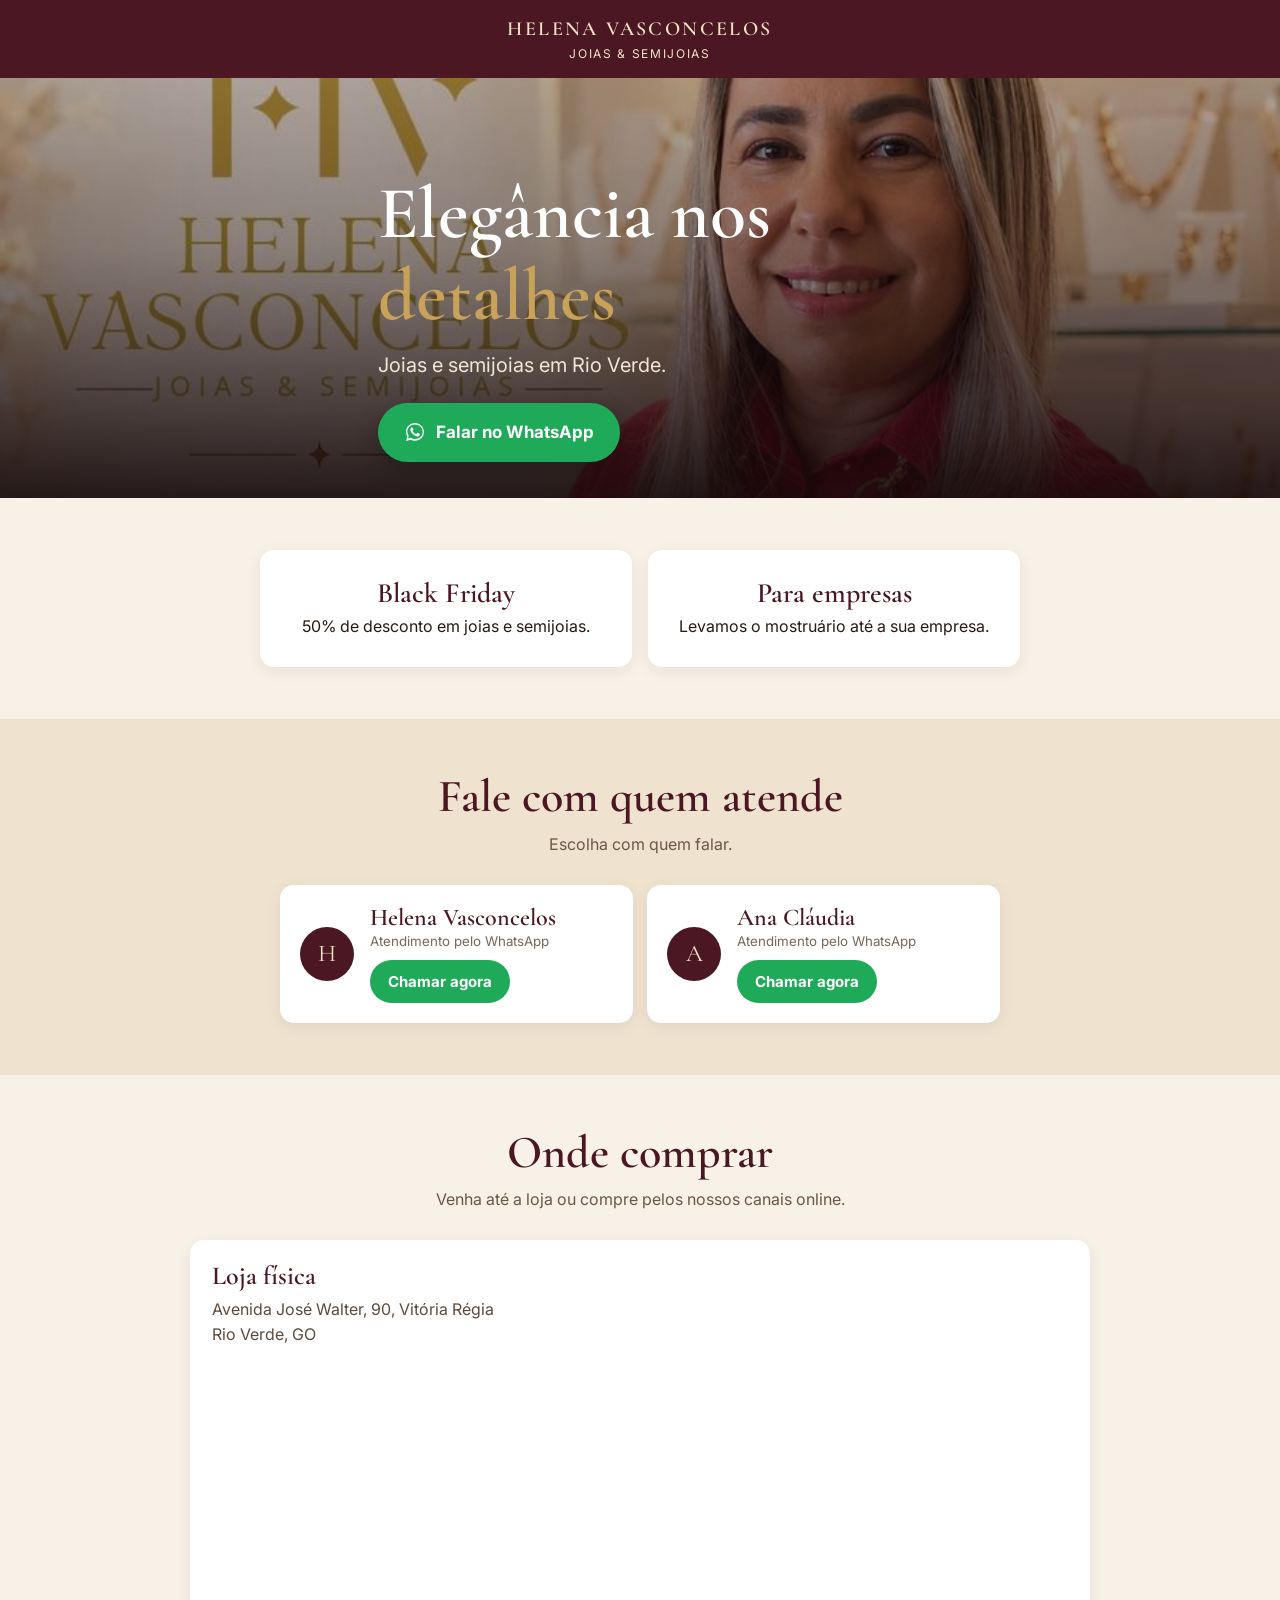
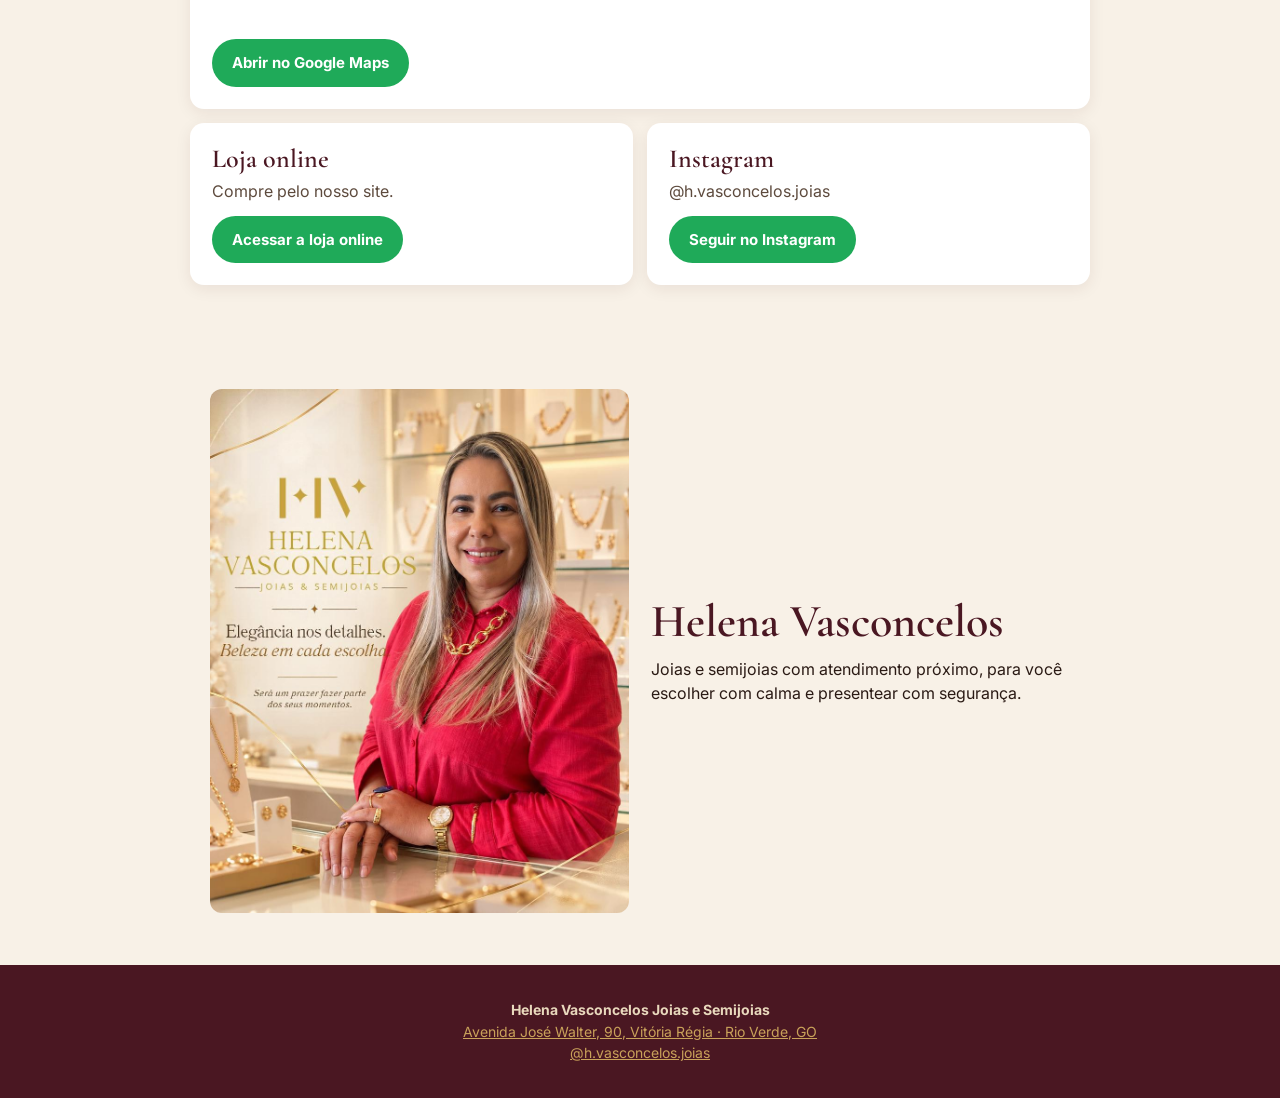
==== index.html @ d27c2e0e "Landing pages Helena Vasconcelos (Black Friday e Empresas) Co-Authored-By: Claude Sonnet 5.5 <norepl" ====
<!doctype html><html lang="pt-BR"><head><meta charset="utf-8"><meta name="viewport" content="width=device-width,initial-scale=1">
<title>Helena Vasconcelos Joias e Semijoias</title><meta name="description" content="Helena Vasconcelos Joias e Semijoias em Rio Verde-GO.">
<link rel="preconnect" href="https://fonts.googleapis.com"><link href="https://fonts.googleapis.com/css2?family=Cormorant+Garamond:wght@500;600;700&family=Inter:wght@400;600;700&display=swap" rel="stylesheet">
<link rel="stylesheet" href="style.css">
<!-- Pixel da Meta (opcional): cole aqui o código do pixel para medir os cliques no WhatsApp. -->
</head><body data-msg="Olá! Vim pelo site da Helena Vasconcelos.">
<div class="top"><b>Helena Vasconcelos</b><br>Joias &amp; Semijoias</div>
<header class="hero" style="min-height:min(52vh,420px)"><img class="bg" src="img/p00.jpg" alt=""><div class="wrap"><h1>Elegância nos <em>detalhes</em></h1><p class="lead">Joias e semijoias em Rio Verde.</p><a class="btn" data-wa href="#contato"><svg viewBox="0 0 32 32"><path d="M16 3C8.8 3 3 8.7 3 15.8c0 2.5.7 4.8 1.9 6.8L3 29l6.6-1.8c1.9 1 4 1.6 6.4 1.6 7.2 0 13-5.7 13-12.8S23.200 3 16 3zm0 23.300c-2.100 0-4.100-.6-5.800-1.700l-.4-.2-3.900 1 1-3.800-.3-.4c-1.200-1.800-1.800-3.800-1.800-5.900C4.800 9.700 9.800 5 16 5s11.200 4.700 11.200 10.800S22.200 26.300 16 26.300zm6.200-8c-.3-.2-2-1-2.300-1.100-.3-.1-.5-.2-.8.200-.2.300-.9 1.100-1.100 1.300-.2.200-.4.300-.7.100-2-1-3.300-1.800-4.600-4-.3-.6.300-.5 1-1.700.1-.2.100-.4 0-.6l-1-2.400c-.3-.6-.5-.5-.8-.5h-.6c-.2 0-.6.100-.9.400-.3.300-1.200 1.200-1.200 2.900s1.200 3.400 1.400 3.600c.2.200 2.400 3.700 5.800 5.100 2.100.9 3 1 4 .8.600-.1 2-.8 2.300-1.600.3-.8.300-1.500.2-1.600-.1-.2-.3-.2-.6-.4z"/></svg> Falar no WhatsApp</a></div></header>
<section><div class="wrap"><div class="hub"><a href="black-friday.html"><h3>Black Friday</h3><p>50% de desconto em joias e semijoias.</p></a><a href="empresas.html"><h3>Para empresas</h3><p>Levamos o mostruário até a sua empresa.</p></a></div></div></section>
<section class="alt" id="contato"><div class="wrap"><h2>Fale com quem atende</h2><p class="sub">Escolha com quem falar.</p><div class="cards" id="cards"></div></div></section><section id="onde"><div class="wrap"><h2>Onde comprar</h2><p class="sub">Venha até a loja ou compre pelos nossos canais online.</p><div class="onde" id="lojas"></div></div></section>
<section><div class="wrap"><div class="about"><img loading="lazy" alt="Helena Vasconcelos" src="img/p00.jpg"><div><h2>Helena Vasconcelos</h2><p>Joias e semijoias com atendimento próximo, para você escolher com calma e presentear com segurança.</p></div></div></div></section><footer><p><b>Helena Vasconcelos Joias e Semijoias</b></p><p><a href="https://www.google.com/maps/search/?api=1&query=Avenida+Jos%C3%A9+Walter+90+Vit%C3%B3ria+R%C3%A9gia+Rio+Verde+GO" target="_blank" rel="noopener">Avenida José Walter, 90, Vitória Régia · Rio Verde, GO</a></p><p><a href="https://www.instagram.com/h.vasconcelos.joias" target="_blank" rel="noopener">@h.vasconcelos.joias</a></p></footer>
<div class="sticky"><a class="btn" data-wa href="#contato"><svg viewBox="0 0 32 32"><path d="M16 3C8.8 3 3 8.7 3 15.8c0 2.5.7 4.8 1.9 6.8L3 29l6.6-1.8c1.9 1 4 1.6 6.4 1.6 7.2 0 13-5.7 13-12.8S23.200 3 16 3zm0 23.300c-2.100 0-4.100-.6-5.800-1.700l-.4-.2-3.900 1 1-3.800-.3-.4c-1.200-1.800-1.800-3.800-1.800-5.900C4.800 9.700 9.800 5 16 5s11.200 4.700 11.200 10.800S22.200 26.300 16 26.300zm6.200-8c-.3-.2-2-1-2.300-1.100-.3-.1-.5-.2-.8.200-.2.300-.9 1.100-1.100 1.300-.2.200-.4.300-.7.100-2-1-3.300-1.800-4.600-4-.3-.6.300-.5 1-1.700.1-.2.100-.4 0-.6l-1-2.400c-.3-.6-.5-.5-.8-.5h-.6c-.2 0-.6.100-.9.400-.3.300-1.200 1.200-1.200 2.900s1.200 3.400 1.400 3.600c.2.200 2.400 3.700 5.800 5.100 2.100.9 3 1 4 .8.600-.1 2-.8 2.300-1.600.3-.8.300-1.500.2-1.600-.1-.2-.3-.2-.6-.4z"/></svg> Falar no WhatsApp</a></div><script src="app.js"></script></body></html>
---- style.css ----
:root{--gold:#a9772f;--gold2:#c9a25a;--wine:#4a1722;--ink:#2a1a14;--cream:#f8f1e7;--cream2:#efe3d0;--wa:#1faa59}
*{box-sizing:border-box;margin:0;padding:0}
html{scroll-behavior:smooth}
body{font-family:Inter,system-ui,-apple-system,Segoe UI,Roboto,sans-serif;color:var(--ink);background:var(--cream);line-height:1.55;-webkit-text-size-adjust:100%}
h1,h2,h3,.serif{font-family:"Cormorant Garamond",Georgia,"Times New Roman",serif;font-weight:600;line-height:1.1}
img{max-width:100%;display:block}
a{color:inherit}
.wrap{max-width:1080px;margin:0 auto;padding:0 20px}
.top{background:var(--wine);color:#f3e4c8;text-align:center;padding:14px 12px;letter-spacing:.14em;font-size:12px;text-transform:uppercase}
.top b{font-family:"Cormorant Garamond",Georgia,serif;font-size:20px;letter-spacing:.12em;font-weight:600}
.hero{position:relative;color:#fff;min-height:min(78vh,620px);display:flex;align-items:flex-end;background:#1d0f12}
.hero img.bg{position:absolute;inset:0;width:100%;height:100%;object-fit:cover;object-position:center 25%;opacity:.78}
.hero:after{content:"";position:absolute;inset:0;background:linear-gradient(180deg,rgba(20,8,10,.15) 0%,rgba(20,8,10,.35) 40%,rgba(20,8,10,.9) 100%)}
.hero .wrap{position:relative;z-index:2;padding-bottom:36px;padding-top:80px}
.tag{display:inline-block;border:1px solid var(--gold2);color:var(--gold2);padding:5px 12px;font-size:12px;letter-spacing:.14em;text-transform:uppercase;margin-bottom:14px}
.hero h1{font-size:clamp(38px,9vw,74px);max-width:15ch}
.hero h1 em{color:var(--gold2);font-style:normal}
.hero p.lead{font-size:clamp(16px,3.6vw,20px);max-width:36ch;margin:14px 0 22px;color:#f1e6d6}
.btn{display:inline-flex;align-items:center;justify-content:center;gap:10px;background:var(--wa);color:#fff;text-decoration:none;font-weight:700;font-size:17px;padding:16px 26px;border-radius:999px;border:0;cursor:pointer;box-shadow:0 8px 22px rgba(0,0,0,.25)}
.btn svg{width:22px;height:22px;fill:#fff}
.btn.sec{background:transparent;border:1.5px solid var(--gold);color:var(--gold);box-shadow:none}
.note{font-size:13px;opacity:.9;margin-top:12px}
section{padding:52px 0}
section h2{font-size:clamp(30px,6vw,46px);color:var(--wine);margin-bottom:10px;text-align:center}
section .sub{text-align:center;max-width:52ch;margin:0 auto 28px;color:#6b5648}
.alt{background:var(--cream2)}
.grid{display:grid;grid-template-columns:repeat(2,1fr);gap:8px}
@media(min-width:760px){.grid{grid-template-columns:repeat(4,1fr);gap:12px}}
.grid img{width:100%;aspect-ratio:1/1;object-fit:cover;border-radius:6px;background:#e5d6bd}
.arts{display:flex;gap:14px;overflow-x:auto;scroll-snap-type:x mandatory;padding-bottom:10px;-webkit-overflow-scrolling:touch}
.arts img{height:min(70vh,520px);width:auto;border-radius:8px;scroll-snap-align:center;flex:0 0 auto;box-shadow:0 6px 18px rgba(60,30,20,.18)}
@media(min-width:900px){.arts{justify-content:center}}
.cards{display:grid;gap:14px;max-width:720px;margin:0 auto}
@media(min-width:700px){.cards{grid-template-columns:repeat(auto-fit,minmax(260px,1fr))}}
.card{background:#fff;border-radius:14px;padding:20px;display:flex;align-items:center;gap:16px;box-shadow:0 4px 16px rgba(60,30,20,.08)}
.card .av{width:54px;height:54px;border-radius:50%;background:var(--wine);color:#f3e4c8;display:flex;align-items:center;justify-content:center;font-family:"Cormorant Garamond",Georgia,serif;font-size:24px;flex:0 0 auto}
.card h3{font-size:24px;color:var(--wine)}
.card small{color:#7a6657;display:block;margin-bottom:8px}
.card .btn{padding:10px 18px;font-size:15px;box-shadow:none}
.steps{display:grid;gap:14px;max-width:820px;margin:0 auto}
@media(min-width:700px){.steps{grid-template-columns:repeat(3,1fr)}}
.step{background:#fff;border-radius:14px;padding:22px;text-align:center;box-shadow:0 4px 16px rgba(60,30,20,.08)}
.step b{display:flex;width:38px;height:38px;border-radius:50%;background:var(--gold);color:#fff;align-items:center;justify-content:center;margin:0 auto 10px;font-family:"Cormorant Garamond",Georgia,serif;font-size:22px}
.step h3{font-size:22px;color:var(--wine);margin-bottom:6px}
.cond{max-width:640px;margin:0 auto;text-align:center;font-size:15px;color:#5d4a3d;border-top:1px solid var(--gold2);border-bottom:1px solid var(--gold2);padding:16px 8px}
.about{display:grid;gap:22px;align-items:center;max-width:860px;margin:0 auto}
@media(min-width:760px){.about{grid-template-columns:1fr 1fr}}
.about img{border-radius:12px;width:100%}
.about h2{text-align:left}
footer{background:var(--wine);color:#e9d9bd;text-align:center;padding:34px 20px 100px;font-size:14px}
footer a{color:var(--gold2)}
.sticky{position:fixed;left:0;right:0;bottom:0;z-index:50;padding:10px 14px calc(10px + env(safe-area-inset-bottom));background:linear-gradient(180deg,rgba(248,241,231,0),rgba(248,241,231,.96) 40%)}
.sticky .btn{width:100%}
@media(min-width:900px){.sticky{display:none}footer{padding-bottom:34px}}
.hub{display:grid;gap:16px;max-width:760px;margin:0 auto}
@media(min-width:700px){.hub{grid-template-columns:1fr 1fr}}
.hub a{background:#fff;border-radius:14px;padding:28px 22px;text-decoration:none;text-align:center;box-shadow:0 4px 16px rgba(60,30,20,.08)}
.hub h3{font-size:28px;color:var(--wine);margin-bottom:6px}
.onde{display:grid;gap:14px;max-width:900px;margin:0 auto}
@media(min-width:760px){.onde{grid-template-columns:1fr 1fr}}
.box{background:#fff;border-radius:14px;padding:22px;box-shadow:0 4px 16px rgba(60,30,20,.08)}
.box h3{font-size:26px;color:var(--wine);margin-bottom:6px}
.box p{margin-bottom:12px;color:#5d4a3d}
.box .btn{padding:12px 20px;font-size:15px;box-shadow:none}
.box.full{grid-column:1/-1}
.map{width:100%;height:260px;border:0;border-radius:10px;margin-bottom:14px}
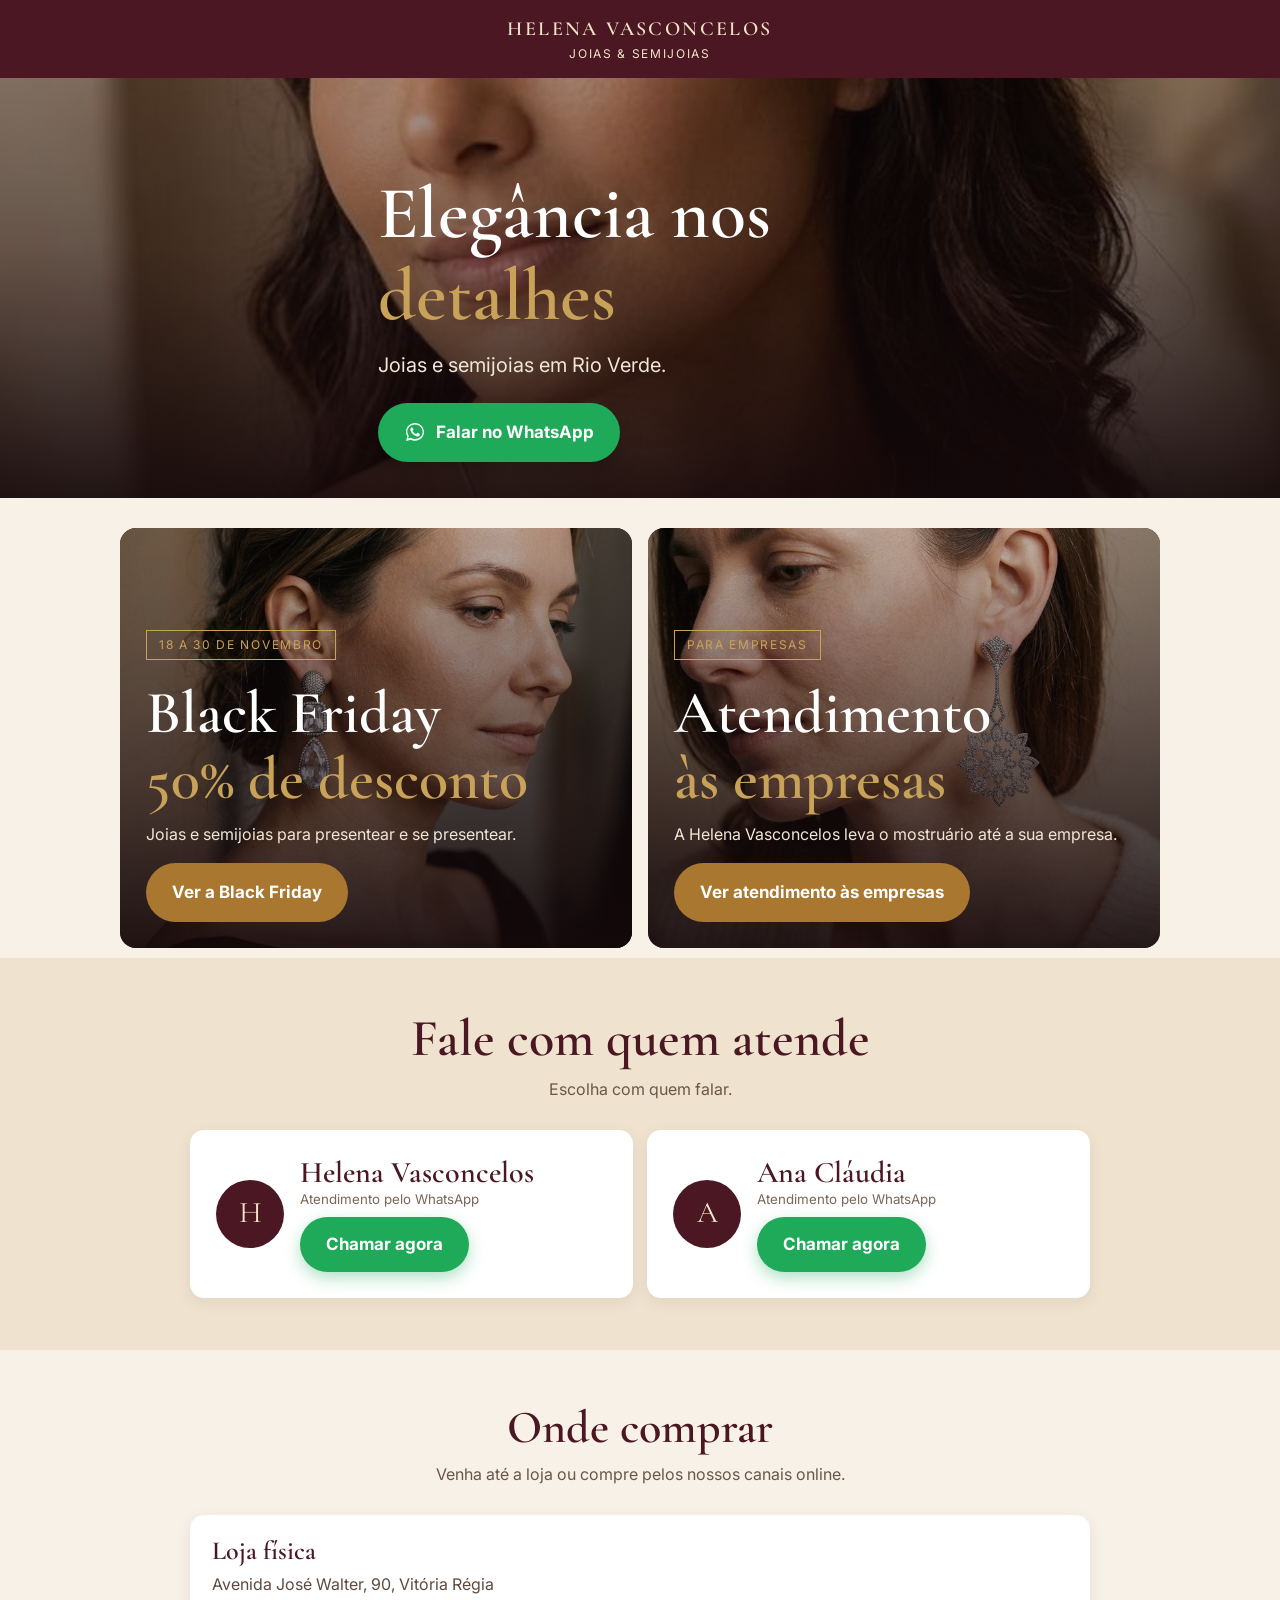
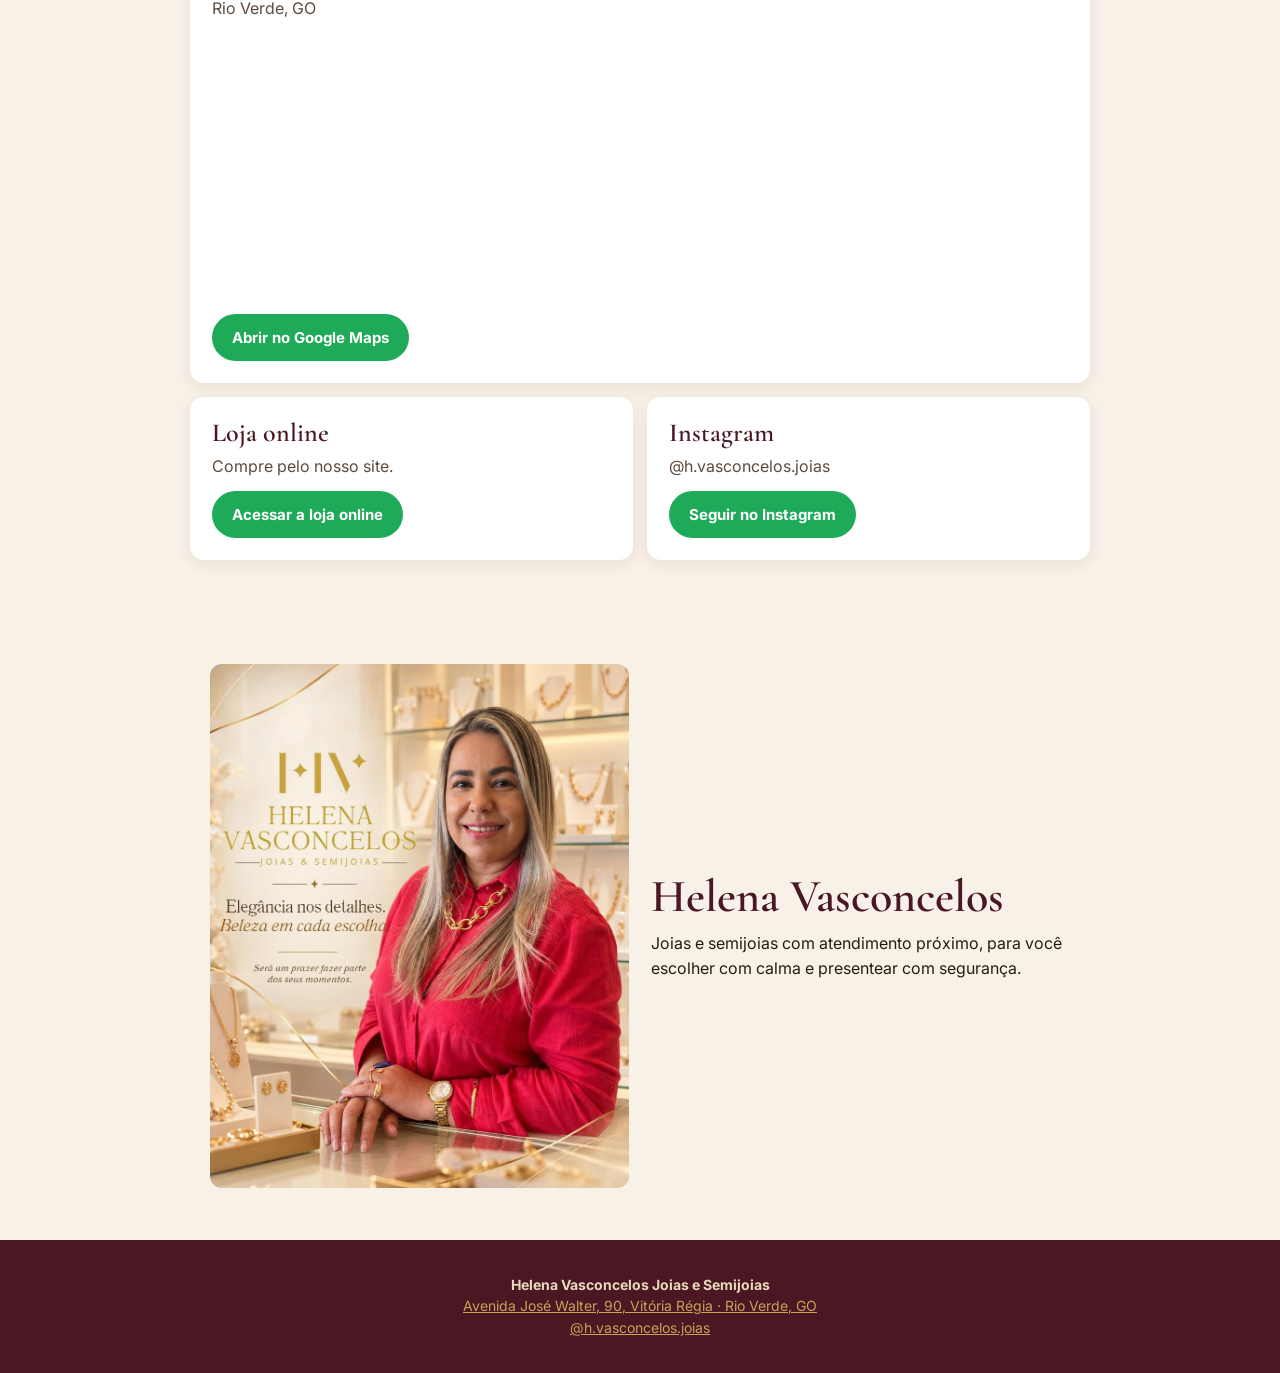
==== commit 24d6e7e8: "Destaques grandes Black Friday e Empresas; contatos de WhatsApp logo apos o topo Co-Authored-By: Cla" ====
--- a/index.html
+++ b/index.html
@@ -5,8 +5,11 @@
 <!-- Pixel da Meta (opcional): cole aqui o código do pixel para medir os cliques no WhatsApp. -->
 </head><body data-msg="Olá! Vim pelo site da Helena Vasconcelos.">
 <div class="top"><b>Helena Vasconcelos</b><br>Joias &amp; Semijoias</div>
-<header class="hero" style="min-height:min(52vh,420px)"><img class="bg" src="img/p00.jpg" alt=""><div class="wrap"><h1>Elegância nos <em>detalhes</em></h1><p class="lead">Joias e semijoias em Rio Verde.</p><a class="btn" data-wa href="#contato"><svg viewBox="0 0 32 32"><path d="M16 3C8.8 3 3 8.7 3 15.8c0 2.5.7 4.8 1.9 6.8L3 29l6.6-1.8c1.9 1 4 1.6 6.4 1.6 7.2 0 13-5.7 13-12.8S23.200 3 16 3zm0 23.300c-2.100 0-4.100-.6-5.800-1.700l-.4-.2-3.900 1 1-3.800-.3-.4c-1.200-1.800-1.800-3.800-1.800-5.900C4.800 9.700 9.800 5 16 5s11.200 4.700 11.200 10.800S22.200 26.300 16 26.300zm6.200-8c-.3-.2-2-1-2.300-1.100-.3-.1-.5-.2-.8.200-.2.300-.9 1.100-1.100 1.300-.2.200-.4.300-.7.100-2-1-3.300-1.800-4.600-4-.3-.6.300-.5 1-1.700.1-.2.100-.4 0-.6l-1-2.400c-.3-.6-.5-.5-.8-.5h-.6c-.2 0-.6.100-.9.400-.3.300-1.200 1.200-1.200 2.900s1.200 3.400 1.400 3.600c.2.200 2.400 3.700 5.800 5.100 2.100.9 3 1 4 .8.600-.1 2-.8 2.300-1.600.3-.8.300-1.500.2-1.600-.1-.2-.3-.2-.6-.4z"/></svg> Falar no WhatsApp</a></div></header>
-<section><div class="wrap"><div class="hub"><a href="black-friday.html"><h3>Black Friday</h3><p>50% de desconto em joias e semijoias.</p></a><a href="empresas.html"><h3>Para empresas</h3><p>Levamos o mostruário até a sua empresa.</p></a></div></div></section>
+<header class="hero" style="min-height:min(52vh,420px)"><img class="bg" src="img/p29.jpg" alt=""><div class="wrap"><h1>Elegância nos <em>detalhes</em></h1><p class="lead">Joias e semijoias em Rio Verde.</p><a class="btn" data-wa href="#contato"><svg viewBox="0 0 32 32"><path d="M16 3C8.8 3 3 8.7 3 15.8c0 2.5.7 4.8 1.9 6.8L3 29l6.6-1.8c1.9 1 4 1.6 6.4 1.6 7.2 0 13-5.7 13-12.8S23.200 3 16 3zm0 23.300c-2.100 0-4.100-.6-5.800-1.700l-.4-.2-3.900 1 1-3.800-.3-.4c-1.200-1.800-1.800-3.800-1.800-5.900C4.800 9.700 9.800 5 16 5s11.200 4.700 11.200 10.800S22.200 26.300 16 26.300zm6.200-8c-.3-.2-2-1-2.300-1.100-.3-.1-.5-.2-.8.200-.2.300-.9 1.100-1.100 1.300-.2.200-.4.300-.7.100-2-1-3.300-1.800-4.600-4-.3-.6.300-.5 1-1.700.1-.2.100-.4 0-.6l-1-2.400c-.3-.6-.5-.5-.8-.5h-.6c-.2 0-.6.100-.9.400-.3.300-1.200 1.200-1.200 2.900s1.200 3.400 1.400 3.600c.2.200 2.400 3.700 5.800 5.100 2.100.9 3 1 4 .8.600-.1 2-.8 2.300-1.600.3-.8.300-1.500.2-1.600-.1-.2-.3-.2-.6-.4z"/></svg> Falar no WhatsApp</a></div></header>
+<section style="padding:30px 0 10px"><div class="wrap"><div class="big">
+<a class="bn bf" href="black-friday.html"><img src="img/p12.jpg" alt=""><div><span class="tag">18 a 30 de novembro</span><h2>Black Friday<br><em>50% de desconto</em></h2><p>Joias e semijoias para presentear e se presentear.</p><span class="btn">Ver a Black Friday</span></div></a>
+<a class="bn em" href="empresas.html"><img src="img/p03.jpg" alt=""><div><span class="tag">Para empresas</span><h2>Atendimento<br><em>às empresas</em></h2><p>A Helena Vasconcelos leva o mostruário até a sua empresa.</p><span class="btn">Ver atendimento às empresas</span></div></a>
+</div></div></section>
 <section class="alt" id="contato"><div class="wrap"><h2>Fale com quem atende</h2><p class="sub">Escolha com quem falar.</p><div class="cards" id="cards"></div></div></section><section id="onde"><div class="wrap"><h2>Onde comprar</h2><p class="sub">Venha até a loja ou compre pelos nossos canais online.</p><div class="onde" id="lojas"></div></div></section>
 <section><div class="wrap"><div class="about"><img loading="lazy" alt="Helena Vasconcelos" src="img/p00.jpg"><div><h2>Helena Vasconcelos</h2><p>Joias e semijoias com atendimento próximo, para você escolher com calma e presentear com segurança.</p></div></div></div></section><footer><p><b>Helena Vasconcelos Joias e Semijoias</b></p><p><a href="https://www.google.com/maps/search/?api=1&query=Avenida+Jos%C3%A9+Walter+90+Vit%C3%B3ria+R%C3%A9gia+Rio+Verde+GO" target="_blank" rel="noopener">Avenida José Walter, 90, Vitória Régia · Rio Verde, GO</a></p><p><a href="https://www.instagram.com/h.vasconcelos.joias" target="_blank" rel="noopener">@h.vasconcelos.joias</a></p></footer>
 <div class="sticky"><a class="btn" data-wa href="#contato"><svg viewBox="0 0 32 32"><path d="M16 3C8.8 3 3 8.7 3 15.8c0 2.5.7 4.8 1.9 6.8L3 29l6.6-1.8c1.9 1 4 1.6 6.4 1.6 7.2 0 13-5.7 13-12.8S23.200 3 16 3zm0 23.300c-2.100 0-4.100-.6-5.800-1.700l-.4-.2-3.900 1 1-3.800-.3-.4c-1.200-1.800-1.800-3.800-1.800-5.900C4.800 9.700 9.800 5 16 5s11.200 4.700 11.200 10.800S22.200 26.300 16 26.300zm6.200-8c-.3-.2-2-1-2.300-1.100-.3-.1-.5-.2-.8.200-.2.300-.9 1.100-1.100 1.300-.2.200-.4.300-.7.100-2-1-3.300-1.800-4.600-4-.3-.6.300-.5 1-1.700.1-.2.100-.4 0-.6l-1-2.400c-.3-.6-.5-.5-.8-.5h-.6c-.2 0-.6.100-.9.400-.3.300-1.200 1.200-1.200 2.900s1.200 3.400 1.400 3.600c.2.200 2.400 3.700 5.800 5.100 2.100.9 3 1 4 .8.600-.1 2-.8 2.300-1.600.3-.8.300-1.500.2-1.600-.1-.2-.3-.2-.6-.4z"/></svg> Falar no WhatsApp</a></div><script src="app.js"></script></body></html>
--- a/style.css
+++ b/style.css
@@ -64,3 +64,19 @@
 .box .btn{padding:12px 20px;font-size:15px;box-shadow:none}
 .box.full{grid-column:1/-1}
 .map{width:100%;height:260px;border:0;border-radius:10px;margin-bottom:14px}
+.big{display:grid;gap:16px}
+@media(min-width:800px){.big{grid-template-columns:1fr 1fr}}
+.bn{position:relative;display:flex;align-items:flex-end;min-height:420px;border-radius:16px;overflow:hidden;color:#fff;text-decoration:none;background:#1d0f12}
+.bn img{position:absolute;inset:0;width:100%;height:100%;object-fit:cover;opacity:.8}
+.bn:after{content:"";position:absolute;inset:0;background:linear-gradient(180deg,rgba(20,8,10,.05),rgba(20,8,10,.9))}
+.bn div{position:relative;z-index:2;padding:26px}
+.bn h2{color:#fff;text-align:left;font-size:clamp(40px,10vw,60px);margin:6px 0 10px}
+.bn h2 em{color:var(--gold2);font-style:normal}
+.bn p{margin-bottom:16px;color:#f1e6d6}
+.bn .btn{background:var(--gold);box-shadow:none}
+.cards{max-width:900px}
+.card{padding:26px}
+.card .av{width:68px;height:68px;font-size:30px}
+.card h3{font-size:30px}
+.card .btn{padding:14px 26px;font-size:17px;box-shadow:0 6px 16px rgba(31,170,89,.35)}
+section#contato h2{font-size:clamp(34px,7vw,52px)}
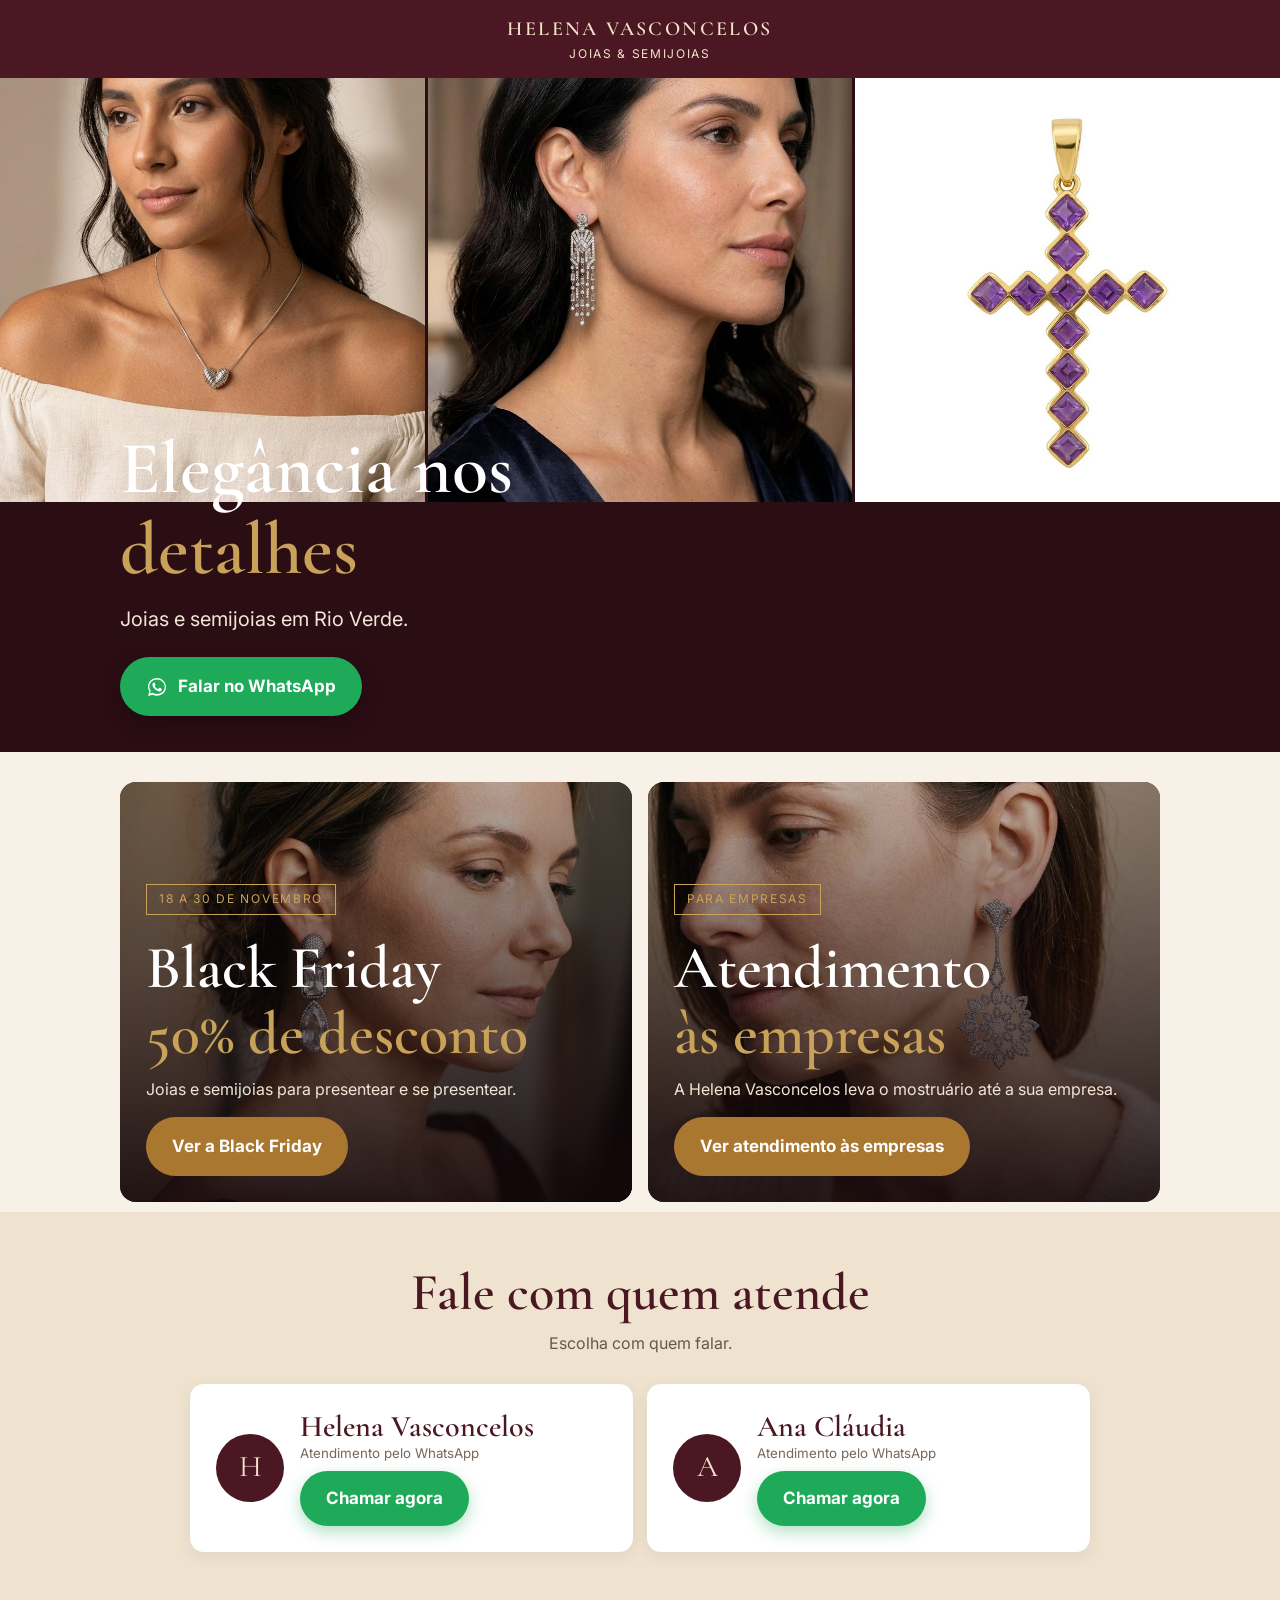
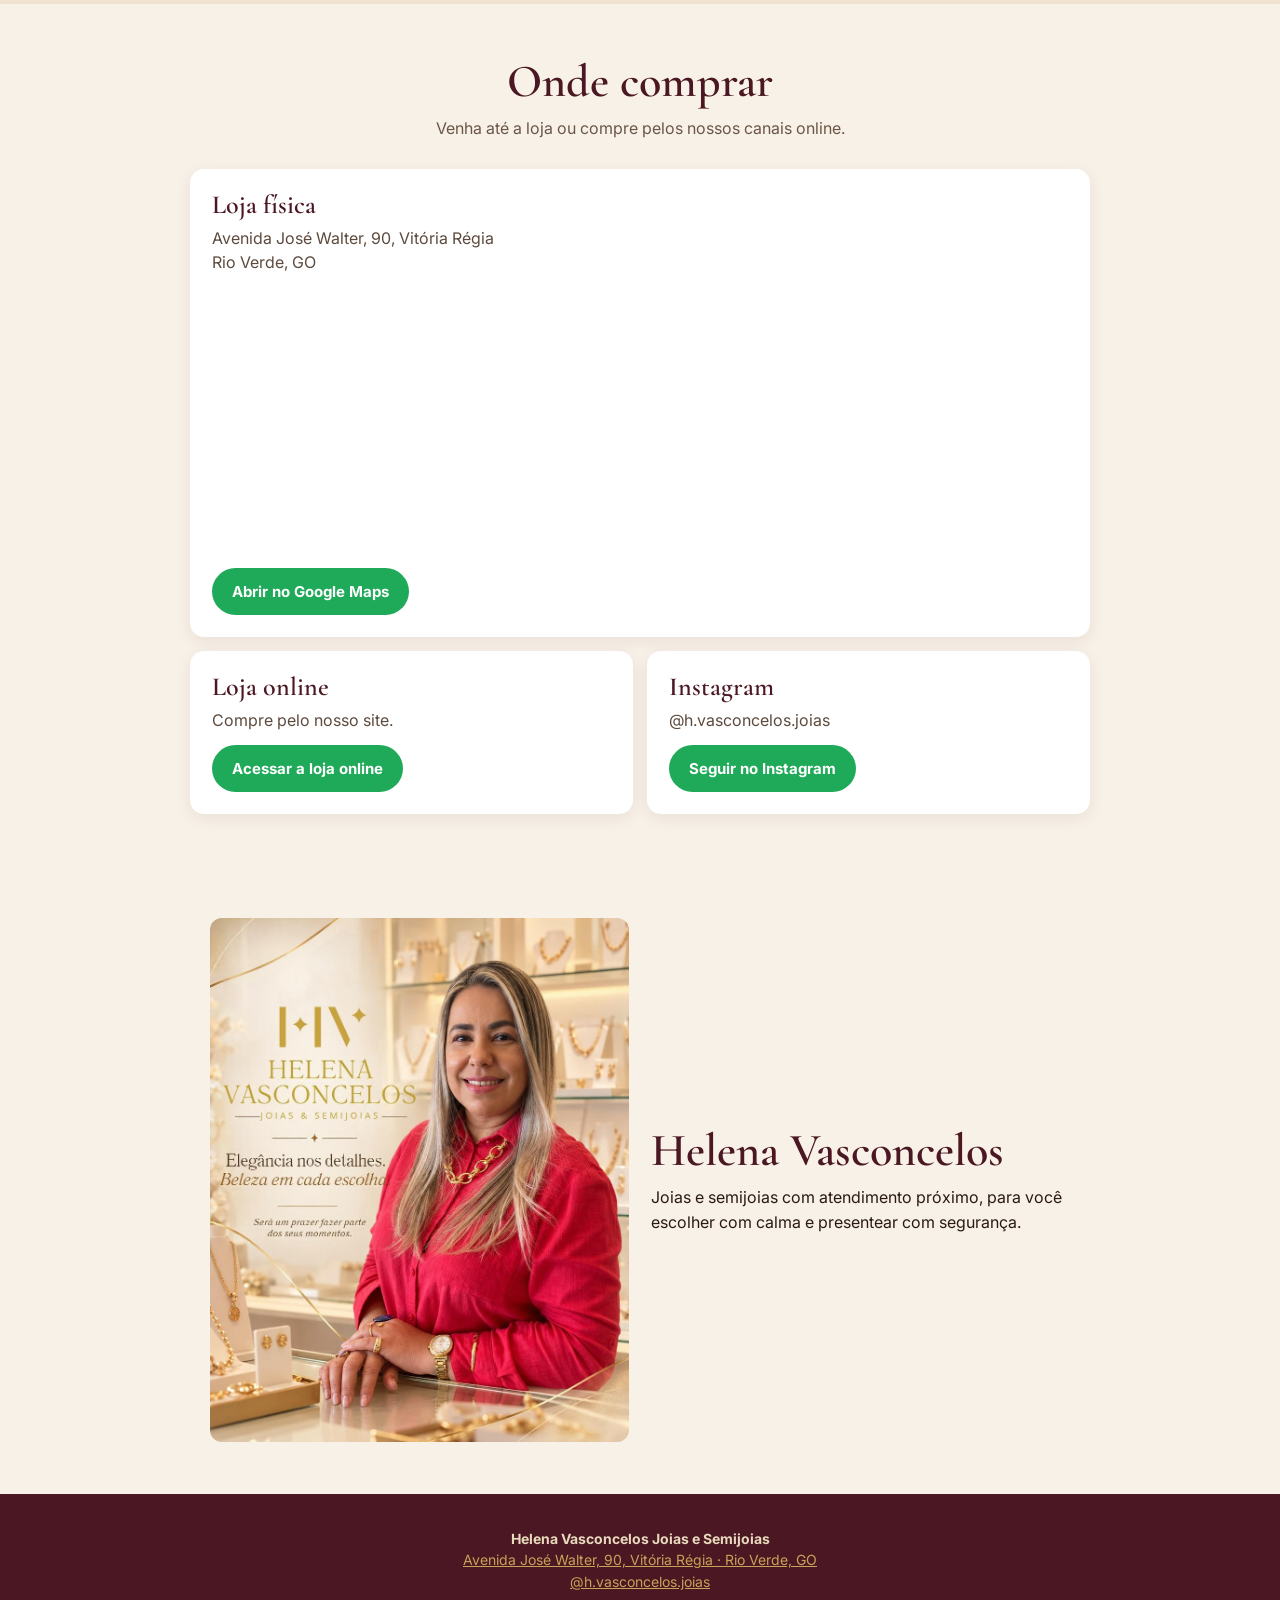
==== commit 427fef8b: "Destaque nas joias: faixa de fotos com brincos, anel e pingentes no topo das paginas Co-Authored-By:" ====
--- a/index.html
+++ b/index.html
@@ -1,15 +1,15 @@
 <!doctype html><html lang="pt-BR"><head><meta charset="utf-8"><meta name="viewport" content="width=device-width,initial-scale=1">
 <title>Helena Vasconcelos Joias e Semijoias</title><meta name="description" content="Helena Vasconcelos Joias e Semijoias em Rio Verde-GO.">
 <link rel="preconnect" href="https://fonts.googleapis.com"><link href="https://fonts.googleapis.com/css2?family=Cormorant+Garamond:wght@500;600;700&family=Inter:wght@400;600;700&display=swap" rel="stylesheet">
-<link rel="stylesheet" href="style.css">
+<link rel="stylesheet" href="style.css?v=6">
 <!-- Pixel da Meta (opcional): cole aqui o código do pixel para medir os cliques no WhatsApp. -->
 </head><body data-msg="Olá! Vim pelo site da Helena Vasconcelos.">
 <div class="top"><b>Helena Vasconcelos</b><br>Joias &amp; Semijoias</div>
-<header class="hero" style="min-height:min(52vh,420px)"><img class="bg" src="img/p29.jpg" alt=""><div class="wrap"><h1>Elegância nos <em>detalhes</em></h1><p class="lead">Joias e semijoias em Rio Verde.</p><a class="btn" data-wa href="#contato"><svg viewBox="0 0 32 32"><path d="M16 3C8.8 3 3 8.7 3 15.8c0 2.5.7 4.8 1.9 6.8L3 29l6.6-1.8c1.9 1 4 1.6 6.4 1.6 7.2 0 13-5.7 13-12.8S23.200 3 16 3zm0 23.300c-2.100 0-4.100-.6-5.800-1.700l-.4-.2-3.900 1 1-3.800-.3-.4c-1.200-1.800-1.800-3.800-1.800-5.900C4.800 9.700 9.800 5 16 5s11.200 4.700 11.200 10.800S22.200 26.300 16 26.300zm6.200-8c-.3-.2-2-1-2.300-1.100-.3-.1-.5-.2-.8.200-.2.300-.9 1.100-1.100 1.300-.2.200-.4.300-.7.100-2-1-3.300-1.800-4.600-4-.3-.6.300-.5 1-1.700.1-.2.100-.4 0-.6l-1-2.400c-.3-.6-.5-.5-.8-.5h-.6c-.2 0-.6.100-.9.400-.3.300-1.200 1.200-1.200 2.900s1.200 3.400 1.400 3.600c.2.200 2.400 3.700 5.800 5.100 2.100.9 3 1 4 .8.600-.1 2-.8 2.300-1.600.3-.8.300-1.500.2-1.600-.1-.2-.3-.2-.6-.4z"/></svg> Falar no WhatsApp</a></div></header>
+<header class="hero"><div class="strip"><img src="img/p20.jpg" alt="Semijoia Helena Vasconcelos" style="object-position:50% 76%"><img src="img/p07.jpg" alt="Semijoia Helena Vasconcelos" style="object-position:36% 46%"><img src="img/p32.jpg" alt="Semijoia Helena Vasconcelos" style="object-position:50% 50%"></div><div class="wrap"><h1>Elegância nos <em>detalhes</em></h1><p class="lead">Joias e semijoias em Rio Verde.</p><a class="btn" data-wa href="#contato"><svg viewBox="0 0 32 32"><path d="M16 3C8.8 3 3 8.7 3 15.8c0 2.5.7 4.8 1.9 6.8L3 29l6.6-1.8c1.9 1 4 1.6 6.4 1.6 7.2 0 13-5.7 13-12.8S23.200 3 16 3zm0 23.300c-2.100 0-4.100-.6-5.800-1.700l-.4-.2-3.900 1 1-3.800-.3-.4c-1.200-1.800-1.800-3.800-1.800-5.900C4.800 9.700 9.800 5 16 5s11.200 4.700 11.200 10.800S22.200 26.300 16 26.300zm6.200-8c-.3-.2-2-1-2.300-1.100-.3-.1-.5-.2-.8.200-.2.300-.9 1.100-1.100 1.300-.2.200-.4.300-.7.100-2-1-3.300-1.800-4.600-4-.3-.6.300-.5 1-1.700.1-.2.100-.4 0-.6l-1-2.400c-.3-.6-.5-.5-.8-.5h-.6c-.2 0-.6.100-.9.400-.3.300-1.200 1.200-1.200 2.900s1.200 3.400 1.400 3.600c.2.200 2.400 3.700 5.800 5.100 2.100.9 3 1 4 .8.600-.1 2-.8 2.300-1.600.3-.8.300-1.500.2-1.600-.1-.2-.3-.2-.6-.4z"/></svg> Falar no WhatsApp</a></div></header>
 <section style="padding:30px 0 10px"><div class="wrap"><div class="big">
 <a class="bn bf" href="black-friday.html"><img src="img/p12.jpg" alt=""><div><span class="tag">18 a 30 de novembro</span><h2>Black Friday<br><em>50% de desconto</em></h2><p>Joias e semijoias para presentear e se presentear.</p><span class="btn">Ver a Black Friday</span></div></a>
 <a class="bn em" href="empresas.html"><img src="img/p03.jpg" alt=""><div><span class="tag">Para empresas</span><h2>Atendimento<br><em>às empresas</em></h2><p>A Helena Vasconcelos leva o mostruário até a sua empresa.</p><span class="btn">Ver atendimento às empresas</span></div></a>
 </div></div></section>
 <section class="alt" id="contato"><div class="wrap"><h2>Fale com quem atende</h2><p class="sub">Escolha com quem falar.</p><div class="cards" id="cards"></div></div></section><section id="onde"><div class="wrap"><h2>Onde comprar</h2><p class="sub">Venha até a loja ou compre pelos nossos canais online.</p><div class="onde" id="lojas"></div></div></section>
 <section><div class="wrap"><div class="about"><img loading="lazy" alt="Helena Vasconcelos" src="img/p00.jpg"><div><h2>Helena Vasconcelos</h2><p>Joias e semijoias com atendimento próximo, para você escolher com calma e presentear com segurança.</p></div></div></div></section><footer><p><b>Helena Vasconcelos Joias e Semijoias</b></p><p><a href="https://www.google.com/maps/search/?api=1&query=Avenida+Jos%C3%A9+Walter+90+Vit%C3%B3ria+R%C3%A9gia+Rio+Verde+GO" target="_blank" rel="noopener">Avenida José Walter, 90, Vitória Régia · Rio Verde, GO</a></p><p><a href="https://www.instagram.com/h.vasconcelos.joias" target="_blank" rel="noopener">@h.vasconcelos.joias</a></p></footer>
-<div class="sticky"><a class="btn" data-wa href="#contato"><svg viewBox="0 0 32 32"><path d="M16 3C8.8 3 3 8.7 3 15.8c0 2.5.7 4.8 1.9 6.8L3 29l6.6-1.8c1.9 1 4 1.6 6.4 1.6 7.2 0 13-5.7 13-12.8S23.200 3 16 3zm0 23.300c-2.100 0-4.100-.6-5.800-1.700l-.4-.2-3.900 1 1-3.800-.3-.4c-1.200-1.800-1.800-3.800-1.800-5.900C4.800 9.700 9.800 5 16 5s11.200 4.700 11.200 10.800S22.200 26.300 16 26.300zm6.200-8c-.3-.2-2-1-2.300-1.100-.3-.1-.5-.2-.8.200-.2.300-.9 1.100-1.100 1.300-.2.200-.4.300-.7.100-2-1-3.300-1.800-4.600-4-.3-.6.300-.5 1-1.700.1-.2.100-.4 0-.6l-1-2.400c-.3-.6-.5-.5-.8-.5h-.6c-.2 0-.6.100-.9.400-.3.300-1.200 1.200-1.200 2.900s1.200 3.400 1.400 3.600c.2.200 2.400 3.700 5.800 5.100 2.100.9 3 1 4 .8.600-.1 2-.8 2.300-1.600.3-.8.300-1.500.2-1.600-.1-.2-.3-.2-.6-.4z"/></svg> Falar no WhatsApp</a></div><script src="app.js"></script></body></html>+<div class="sticky"><a class="btn" data-wa href="#contato"><svg viewBox="0 0 32 32"><path d="M16 3C8.8 3 3 8.7 3 15.8c0 2.5.7 4.8 1.9 6.8L3 29l6.6-1.8c1.9 1 4 1.6 6.4 1.6 7.2 0 13-5.7 13-12.8S23.200 3 16 3zm0 23.300c-2.100 0-4.100-.6-5.800-1.700l-.4-.2-3.900 1 1-3.800-.3-.4c-1.200-1.800-1.800-3.800-1.800-5.900C4.800 9.700 9.800 5 16 5s11.200 4.700 11.200 10.800S22.200 26.300 16 26.300zm6.200-8c-.3-.2-2-1-2.300-1.100-.3-.1-.5-.2-.8.200-.2.300-.9 1.100-1.100 1.300-.2.200-.4.300-.7.100-2-1-3.300-1.800-4.600-4-.3-.6.300-.5 1-1.700.1-.2.100-.4 0-.6l-1-2.400c-.3-.6-.5-.5-.8-.5h-.6c-.2 0-.6.100-.9.400-.3.300-1.200 1.200-1.200 2.900s1.200 3.400 1.400 3.600c.2.200 2.400 3.700 5.800 5.100 2.100.9 3 1 4 .8.600-.1 2-.8 2.300-1.600.3-.8.300-1.500.2-1.600-.1-.2-.3-.2-.6-.4z"/></svg> Falar no WhatsApp</a></div><script src="app.js?v=6"></script></body></html>
--- a/style.css
+++ b/style.css
@@ -80,3 +80,62 @@
 .card h3{font-size:30px}
 .card .btn{padding:14px 26px;font-size:17px;box-shadow:0 6px 16px rgba(31,170,89,.35)}
 section#contato h2{font-size:clamp(34px,7vw,52px)}
+/* ===== impacto ===== */
+.bfhero{background:#0b0607;min-height:min(92vh,760px)}
+.bfhero img.bg{opacity:.55;object-position:center 20%}
+.bfhero:after{background:linear-gradient(180deg,rgba(0,0,0,.25),rgba(0,0,0,.55) 45%,#0b0607 100%)}
+.bfhero .wrap{padding-top:50px;text-align:center}
+.bfhero .tag{font-size:13px;padding:7px 16px;background:rgba(0,0,0,.45)}
+.bf-title{font-family:"Cormorant Garamond",Georgia,serif;font-weight:700;color:#fff;letter-spacing:.18em;font-size:clamp(20px,5.2vw,30px);margin:6px 0 0}
+.big50{font-family:"Cormorant Garamond",Georgia,serif;font-weight:700;line-height:.85;font-size:clamp(150px,46vw,300px);background:linear-gradient(180deg,#f3d58a,#c9a25a 55%,#8d6420);-webkit-background-clip:text;background-clip:text;color:transparent;filter:drop-shadow(0 6px 24px rgba(201,162,90,.35));margin:4px 0 0}
+.big50 small{font-size:.42em;vertical-align:top;position:relative;top:.12em}
+.off{font-family:"Cormorant Garamond",Georgia,serif;font-size:clamp(30px,8vw,52px);letter-spacing:.25em;color:#fff;margin:-4px 0 6px}
+.dates{display:inline-block;margin:10px 0 18px;padding:8px 18px;background:var(--gold2);color:#1a0c0e;font-weight:700;letter-spacing:.08em;font-size:clamp(14px,3.8vw,18px);text-transform:uppercase}
+.count{display:flex;justify-content:center;gap:10px;margin:2px 0 22px}
+.count div{background:rgba(255,255,255,.1);border:1px solid rgba(201,162,90,.6);border-radius:10px;padding:8px 10px;min-width:64px}
+.count b{display:block;font-family:"Cormorant Garamond",Georgia,serif;font-size:34px;color:#fff;line-height:1}
+.count span{font-size:10px;letter-spacing:.12em;text-transform:uppercase;color:#e9d9bd}
+.cdlabel{font-size:12px;letter-spacing:.16em;text-transform:uppercase;color:#e9d9bd;margin-top:4px}
+.btn.xl{font-size:clamp(17px,4.6vw,22px);padding:20px 34px;animation:pulse 1.8s infinite}
+@keyframes pulse{0%{box-shadow:0 0 0 0 rgba(31,170,89,.6),0 8px 22px rgba(0,0,0,.3)}70%{box-shadow:0 0 0 18px rgba(31,170,89,0),0 8px 22px rgba(0,0,0,.3)}100%{box-shadow:0 0 0 0 rgba(31,170,89,0),0 8px 22px rgba(0,0,0,.3)}}
+.ticker{background:var(--gold2);color:#1a0c0e;overflow:hidden;white-space:nowrap;padding:12px 0;font-weight:700;letter-spacing:.2em;font-size:14px}
+.ticker div{display:inline-block;animation:slide 26s linear infinite}
+@keyframes slide{from{transform:translateX(0)}to{transform:translateX(-50%)}}
+.ticker.wine{background:var(--wine);color:#f3e4c8}
+.emhero{background:#2b0d14;min-height:min(90vh,740px)}
+.emhero img.bg{opacity:.5;object-position:center 20%}
+.emhero:after{background:linear-gradient(180deg,rgba(43,13,20,.35),rgba(43,13,20,.65) 45%,#2b0d14 100%)}
+.emhero .wrap{padding-top:50px;text-align:center}
+.emhero .tag{font-size:13px;padding:7px 16px;background:rgba(0,0,0,.35)}
+.emhero h1{max-width:none;font-size:clamp(42px,11.5vw,92px);margin:8px 0 12px;text-shadow:0 4px 24px rgba(0,0,0,.5)}
+.emhero p.lead{margin:0 auto 22px;max-width:34ch;font-size:clamp(18px,4.6vw,24px)}
+.chips{display:flex;flex-wrap:wrap;gap:8px;justify-content:center;margin-bottom:24px}
+.chips span{border:1px solid var(--gold2);color:#f3e4c8;background:rgba(0,0,0,.35);padding:8px 14px;border-radius:999px;font-size:14px}
+.benef{display:grid;gap:14px;max-width:900px;margin:0 auto}
+@media(min-width:700px){.benef{grid-template-columns:repeat(3,1fr)}}
+.benef div{background:var(--wine);color:#f3e4c8;border-radius:14px;padding:24px;text-align:center}
+.benef b{display:block;font-family:"Cormorant Garamond",Georgia,serif;font-size:28px;color:var(--gold2);margin-bottom:6px}
+.step b{width:46px;height:46px;font-size:26px}
+
+.modal{position:fixed;inset:0;z-index:100;background:rgba(10,4,6,.7);display:flex;align-items:flex-end;justify-content:center}
+.modal[hidden]{display:none}
+.sheet{position:relative;background:var(--cream);width:100%;max-width:480px;border-radius:20px 20px 0 0;padding:28px 22px calc(26px + env(safe-area-inset-bottom));text-align:center}
+@media(min-width:600px){.modal{align-items:center}.sheet{border-radius:20px}}
+.sheet h3{font-size:32px;color:var(--wine);margin-bottom:4px}
+.sheet p{color:#6b5648;margin-bottom:18px}
+.sheet .x{position:absolute;right:14px;top:8px;background:none;border:0;font-size:34px;color:var(--wine);cursor:pointer;line-height:1}
+.opts{display:grid;gap:12px}
+.btn.opt{flex-direction:column;gap:2px;padding:16px 20px;border-radius:16px}
+.btn.opt span{font-size:21px}
+.btn.opt small{font-size:13px;font-weight:400;opacity:.92}
+
+/* destaque nas joias: faixa de fotos no topo, sem texto por cima */
+.hero{display:block;min-height:0}
+.hero:after{display:none}
+.hero .wrap{padding-top:26px}
+.strip{display:grid;grid-template-columns:repeat(3,1fr);gap:3px;height:clamp(210px,36vh,380px);position:relative;z-index:2}
+.strip img{width:100%;height:100%;object-fit:cover}
+.bfhero{background:#0b0607}
+.emhero{background:#2b0d14}
+.hero:not(.bfhero):not(.emhero){background:#2b0d14}
+.bn img{object-position:30% 40%}
